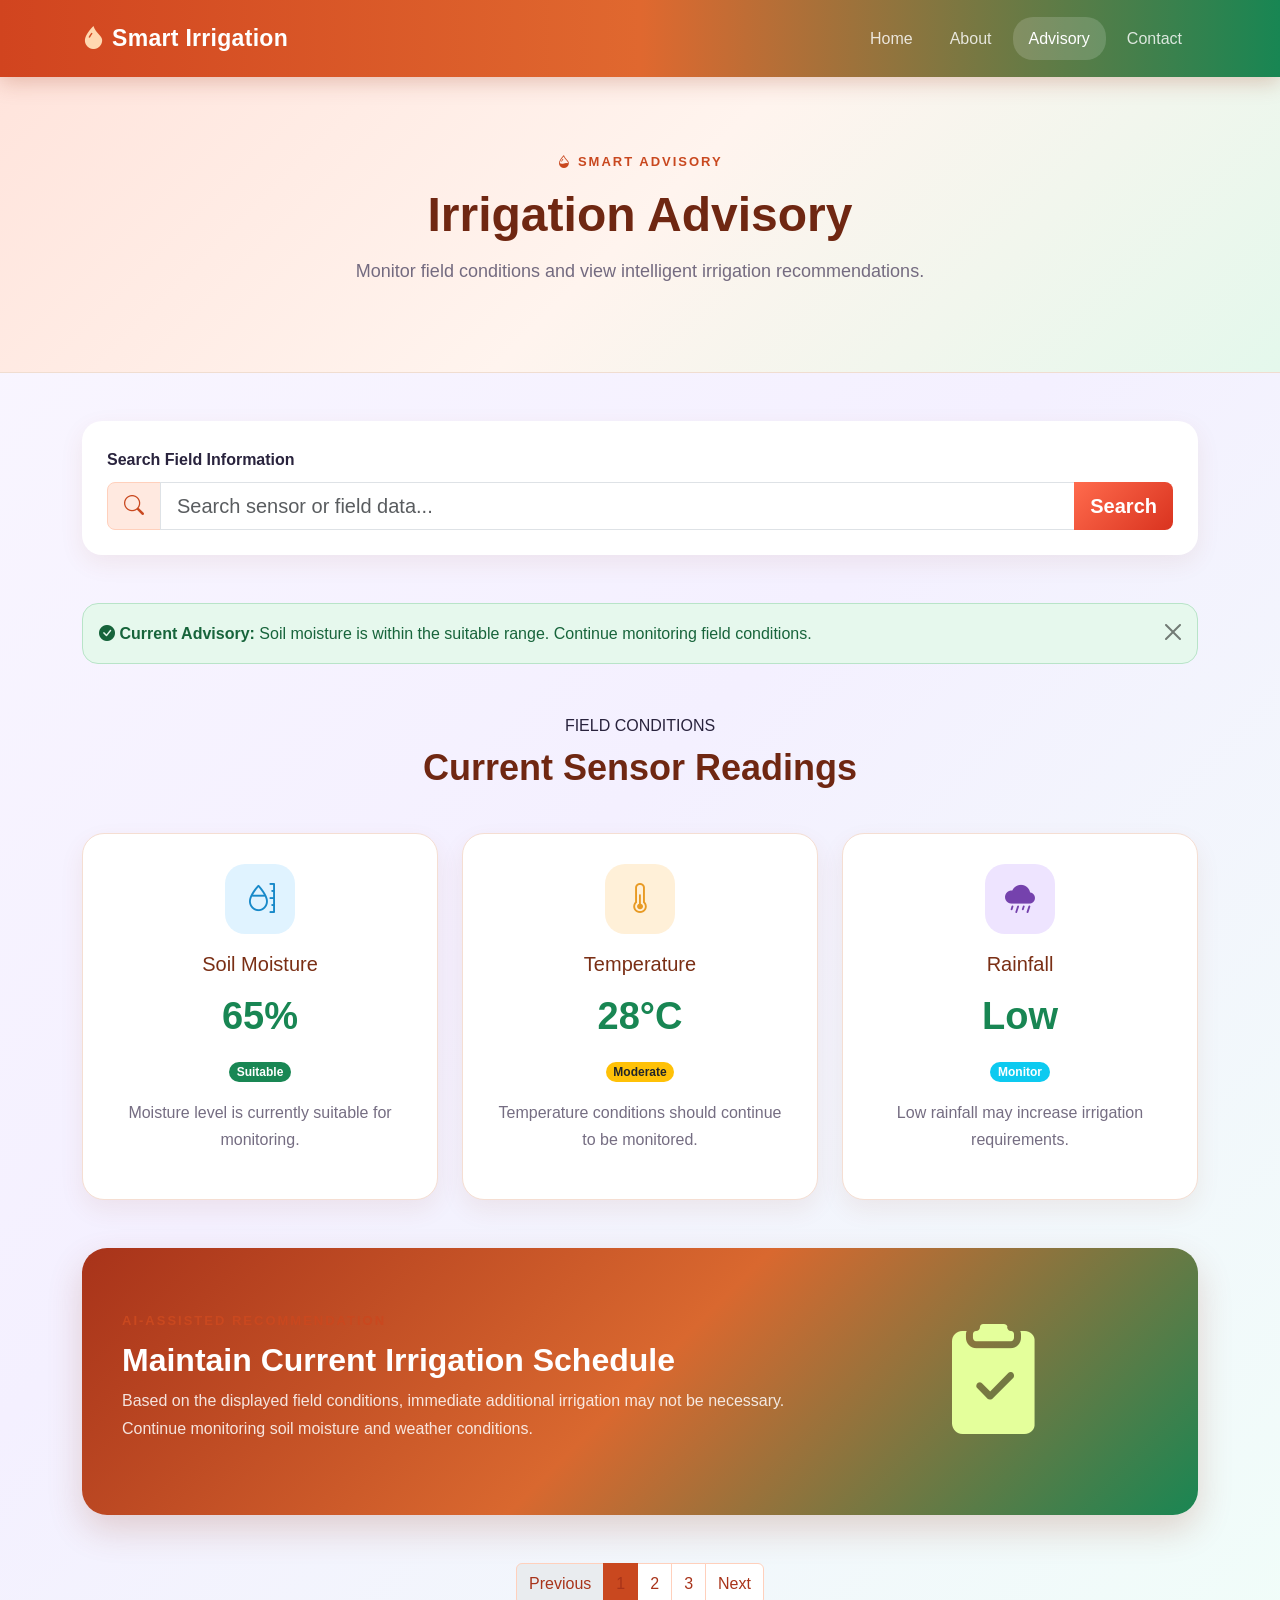
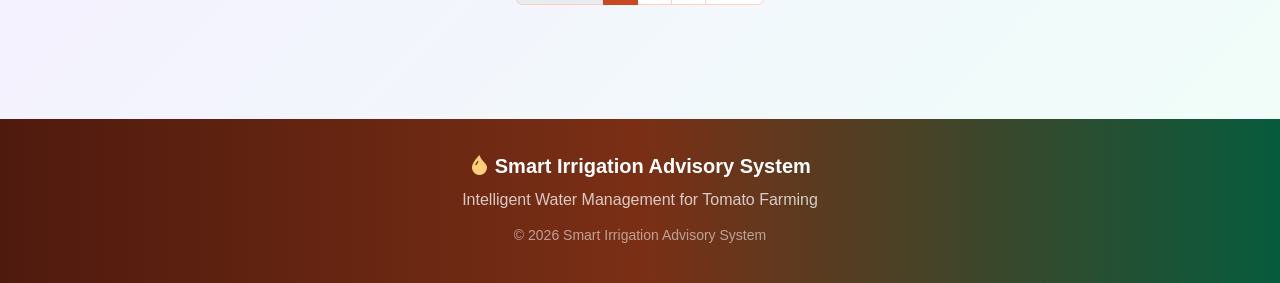
==== irrigation.html @ f3effddb "Add files via upload" ====
<!DOCTYPE html>
<html lang="en">
<head>
  <meta charset="UTF-8">
  <meta name="viewport" content="width=device-width, initial-scale=1">
  <title>Irrigation Advisory</title>

  <!-- Bootstrap -->
  <link
    href="https://cdn.jsdelivr.net/npm/bootstrap@5.3.3/dist/css/bootstrap.min.css"
    rel="stylesheet">

  <!-- Icons -->
  <link
    rel="stylesheet"
    href="https://cdn.jsdelivr.net/npm/bootstrap-icons@1.11.3/font/bootstrap-icons.min.css">

  <!-- Custom CSS -->
  <style>
* {
  box-sizing: border-box;
}

body {
  margin: 0;
  font-family: "Segoe UI", Arial, sans-serif;
  background: linear-gradient(135deg, #faf7ff 0%, #f4f0ff 45%, #f0fff8 100%);
  color: #29233d;
  line-height: 1.7;
}

/* ================= NAVBAR ================= */
.custom-navbar {
  background: linear-gradient(90deg, #d1441f, #e0682f, #188653);
  padding: 14px 0;
  box-shadow: 0 5px 20px rgba(150, 50, 20, 0.25);
}
.custom-navbar .navbar-brand { font-size: 23px; letter-spacing: 0.3px; }
.custom-navbar .navbar-brand i { color: #ffd8b0; }
.custom-navbar .nav-link {
  color: rgba(255, 255, 255, 0.82);
  font-weight: 500;
  padding: 8px 16px !important;
  margin-left: 5px;
  border-radius: 20px;
  transition: all 0.3s ease;
}
.custom-navbar .nav-link:hover,
.custom-navbar .nav-link.active {
  color: white;
  background: rgba(255, 255, 255, 0.16);
}

/* ================= HERO ================= */
.hero-section {
  min-height: 620px;
  padding: 90px 0;
  color: white;
  background: linear-gradient(115deg, rgba(150, 40, 20, 0.96), rgba(210, 90, 40, 0.90), rgba(17, 128, 79, 0.88));
  position: relative;
  overflow: hidden;
}
.hero-section::before {
  content: "";
  position: absolute;
  width: 400px; height: 400px;
  border-radius: 50%;
  background: rgba(255,255,255,0.07);
  top: -180px; right: 5%;
}
.hero-section::after {
  content: "";
  position: absolute;
  width: 300px; height: 300px;
  border-radius: 50%;
  background: rgba(204,255,220,0.06);
  bottom: -150px; left: 5%;
}
.hero-section .container { position: relative; z-index: 2; }
.hero-badge {
  display: inline-block;
  padding: 8px 17px;
  border-radius: 30px;
  background: rgba(255,255,255,0.15);
  border: 1px solid rgba(255,255,255,0.25);
  font-size: 14px;
}
.hero-title { font-size: clamp(42px, 5vw, 68px); font-weight: 800; line-height: 1.1; }
.hero-title span { color: #ffcf7a; }
.hero-text { max-width: 680px; font-size: 19px; color: rgba(255,255,255,0.88); }

.btn-tomato {
  background: linear-gradient(135deg, #ff6b4d, #d9331f);
  border: none;
  color: #ffffff;
  font-weight: 700;
  padding: 11px 22px;
  border-radius: 30px;
  transition: all 0.3s ease;
}
.btn-tomato:hover {
  transform: translateY(-3px);
  box-shadow: 0 8px 20px rgba(217, 51, 31, 0.35);
  color: #ffffff;
}

/* ================= HERO IMAGE ================= */
.hero-image-card {
  position: relative;
  border-radius: 28px;
  padding: 10px;
  background: rgba(255,255,255,0.18);
  backdrop-filter: blur(10px);
  box-shadow: 0 20px 45px rgba(0,0,0,0.25);
}
.hero-image-card img {
  width: 100%; height: 380px;
  object-fit: cover;
  border-radius: 22px;
}
.image-label {
  position: absolute;
  bottom: 25px; left: 25px; right: 25px;
  padding: 12px;
  border-radius: 15px;
  background: rgba(90, 30, 15, 0.78);
  color: white;
  font-weight: 600;
  text-align: center;
}

/* ================= ALERT ================= */
.custom-alert {
  background: #ffede6;
  border: 1px solid #ffc9b3;
  color: #7f2f14;
  border-radius: 15px;
  padding: 17px 20px;
}
.custom-alert i { margin-right: 8px; }

/* ================= SECTION HEADINGS ================= */
.section-heading { margin-bottom: 20px; }
.small-title { color: #c9481f; font-weight: 800; font-size: 13px; letter-spacing: 2px; }
.section-heading h2 { color: #6f2712; font-size: 36px; font-weight: 800; margin-top: 7px; }
.section-heading p { max-width: 650px; margin: auto; color: #756d82; }

/* ================= FEATURE CARDS ================= */
.feature-card {
  background: rgba(255,255,255,0.88);
  border-radius: 22px;
  padding: 35px 28px;
  text-align: center;
  height: 100%;
  border: 1px solid #f5ded2;
  box-shadow: 0 10px 30px rgba(150, 60, 30, 0.08);
  transition: all 0.3s ease;
}
.feature-card:hover { transform: translateY(-8px); box-shadow: 0 18px 35px rgba(150, 60, 30, 0.16); }
.feature-card h4 { color: #7a2f15; margin-top: 20px; font-weight: 700; }
.feature-card p { color: #756d82; }

.feature-icon {
  width: 75px; height: 75px;
  display: flex; align-items: center; justify-content: center;
  margin: auto; border-radius: 22px; font-size: 32px;
}
.water-icon { background: #e0f3ff; color: #1687c9; }
.ai-icon { background: #ffe9e0; color: #d9331f; }
.tomato-icon { background: #ffe4dc; color: #d9331f; }

/* ================= TOMATO SECTION ================= */
.tomato-box {
  min-height: 320px;
  border-radius: 28px;
  padding: 35px;
  display: flex;
  align-items: center;
  color: white;
  background:
    linear-gradient(rgba(140, 30, 15, 0.82), rgba(20, 112, 68, 0.82)),
    url("https://images.unsplash.com/photo-1647430085508-adba3093fd05?auto=format&fit=crop&w=1000&q=80");
  background-size: cover;
  background-position: center;
  box-shadow: 0 15px 35px rgba(120, 40, 20, 0.20);
}
.tomato-content { max-width: 450px; }
.tomato-content > i { font-size: 42px; color: #ffcf7a; }
.tomato-content h3 { font-size: 30px; font-weight: 800; }

.purple-heading { color: #6f2712; font-weight: 800; }

.mini-stat {
  display: flex; gap: 15px; align-items: center;
  padding: 18px; margin-top: 25px;
  background: #ffe9e0; border-radius: 16px; color: #6f2712;
}
.mini-stat > i { font-size: 32px; }
.mini-stat small { display: block; color: #746a83; }

/* ================= INNER PAGE HEADER ================= */
.inner-header {
  padding: 70px 0;
  background: linear-gradient(135deg, #ffe4dc, #fff4ee, #e4f8ec);
  border-bottom: 1px solid #f0ddd0;
}
.inner-header span { color: #c9481f; font-size: 13px; font-weight: 800; letter-spacing: 2px; }
.inner-header h1 { color: #6f2712; font-size: 48px; font-weight: 800; margin: 12px 0; }
.inner-header p { color: #746b80; font-size: 18px; }

/* ================= CIRCLE IMAGE ================= */
.circle-image-wrapper {
  padding: 15px;
  background: linear-gradient(135deg, #ffb199, #a7e1bd);
  border-radius: 50%;
  display: inline-block;
  box-shadow: 0 18px 35px rgba(120, 40, 20, 0.20);
}
.circle-image-wrapper img { width: 380px; height: 380px; object-fit: cover; border: 8px solid white; }

/* ================= GOAL BOX ================= */
.goal-box {
  display: flex; gap: 15px; padding: 20px; margin-top: 25px;
  border-radius: 17px; background: #fff0eb;
  border-left: 5px solid #d9331f; color: #3e5364;
}
.goal-box > i { font-size: 27px; color: #d9331f; }

/* ================= PROCESS CARDS ================= */
.process-card {
  position: relative;
  background: white;
  border-radius: 22px;
  padding: 35px 25px;
  text-align: center;
  height: 100%;
  border: 1px solid #f5ded2;
  box-shadow: 0 10px 25px rgba(150, 60, 30, 0.08);
  transition: 0.3s ease;
}
.process-card:hover { transform: translateY(-6px); }
.process-card > i { font-size: 42px; color: #d9331f; }
.process-card h4 { margin-top: 18px; color: #7a2f15; font-weight: 700; }
.process-card p { color: #756d82; }
.process-number { position: absolute; top: 15px; right: 20px; color: #ffbfa8; font-weight: 800; font-size: 20px; }

/* ================= SEARCH ================= */
.search-box {
  background: white; padding: 25px; border-radius: 20px;
  box-shadow: 0 8px 25px rgba(150, 60, 30, 0.08);
}
.search-box .input-group-text { background: #ffe9e0; color: #c9481f; border-color: #ffd0bc; }

/* ================= RECOMMENDATION ALERT ================= */
.recommendation-alert {
  background: #e6f8ed; color: #17643b;
  border: 1px solid #b8e4c8; border-radius: 16px;
}

/* ================= SENSOR CARDS ================= */
.sensor-card {
  background: white; border-radius: 22px; padding: 30px; text-align: center; height: 100%;
  border: 1px solid #f5ded2;
  box-shadow: 0 10px 25px rgba(150, 60, 30, 0.08);
  transition: 0.3s ease;
}
.sensor-card:hover { transform: translateY(-7px); box-shadow: 0 17px 35px rgba(150, 60, 30, 0.14); }
.sensor-icon {
  width: 70px; height: 70px; margin: auto; display: flex;
  align-items: center; justify-content: center; border-radius: 20px; font-size: 30px;
}
.sensor-icon.blue { background: #e0f3ff; color: #1889c9; }
.sensor-icon.orange { background: #fff0d8; color: #e89a24; }
.sensor-icon.purple { background: #eee4ff; color: #7542ad; }
.sensor-card h5 { margin-top: 18px; color: #7a2f15; }
.sensor-value { font-size: 38px; font-weight: 800; color: #188653; margin: 8px 0; }
.sensor-card p { color: #756d82; margin-top: 15px; }

/* ================= RECOMMENDATION PANEL ================= */
.recommendation-panel {
  padding: 40px; border-radius: 25px; color: white;
  background: linear-gradient(135deg, #a8331a, #d9682f, #198653);
  box-shadow: 0 15px 35px rgba(150, 60, 30, 0.20);
}
.recommendation-panel h2 { font-weight: 800; }
.recommendation-panel p { color: rgba(255,255,255,0.85); }
.recommendation-icon { font-size: 110px; color: #e4ff9b; }

/* ================= PAGINATION ================= */
.pagination .page-link { color: #a8331a; border-color: #ffd0bc; }
.pagination .page-item.active .page-link { background: #c9481f; border-color: #c9481f; }
.pagination .page-link:hover { background: #ffe9e0; }

/* ================= CONTACT ================= */
.contact-info-card {
  background: white; border-radius: 22px; padding: 10px 25px; margin-top: 25px;
  box-shadow: 0 10px 28px rgba(150, 60, 30, 0.09);
}
.contact-item { display: flex; gap: 17px; padding: 20px 0; border-bottom: 1px solid #f5eae5; }
.contact-item:last-child { border-bottom: none; }
.contact-icon {
  width: 50px; height: 50px; min-width: 50px; border-radius: 15px;
  display: flex; align-items: center; justify-content: center;
  background: #ffe4dc; color: #c9481f; font-size: 21px;
}
.contact-item strong { color: #6f2712; }
.contact-item p { margin: 3px 0 0; color: #766d82; }

.contact-form-card {
  background: white; border-radius: 25px; padding: 35px;
  box-shadow: 0 12px 30px rgba(150, 60, 30, 0.10);
  border: 1px solid #f5ded2;
}
.contact-form-card h3 { color: #6f2712; font-weight: 800; }
.contact-form-card .input-group-text { background: #ffe9e0; color: #c9481f; border-color: #ffd0bc; }
.contact-form-card .form-control { border-color: #ffd0bc; padding: 12px; }
.contact-form-card .form-control:focus {
  border-color: #e07850;
  box-shadow: 0 0 0 0.2rem rgba(201, 72, 31, 0.12);
}
.feedback-alert {
  background: #ffe9e0; border: 1px solid #ffcbb3; color: #7f2f14; border-radius: 15px;
}

/* ================= FOOTER ================= */
.site-footer {
  margin-top: 50px; padding: 35px 0; color: white;
  background: linear-gradient(90deg, #4f1a0e, #7a2f15, #075b3d);
}
.site-footer h5 { font-weight: 700; }
.site-footer h5 i { color: #ffcf7a; }
.site-footer p { color: rgba(255,255,255,0.75); margin-bottom: 8px; }
.site-footer small { color: rgba(255,255,255,0.55); }

/* ================= RESPONSIVE DESIGN ================= */
@media (max-width: 768px) {
  .hero-section { padding: 60px 0; }
  .hero-title { font-size: 42px; }
  .hero-image-card img { height: 280px; }
  .inner-header h1 { font-size: 36px; }
  .circle-image-wrapper img { width: 280px; height: 280px; }
  .recommendation-panel { padding: 28px; }
  .recommendation-icon { font-size: 70px; margin-top: 20px; }
  .custom-navbar .nav-link { margin-left: 0; }
}

@media (max-width: 576px) {
  .hero-title { font-size: 36px; }
  .hero-text { font-size: 16px; }
  .btn-tomato,
  .btn-outline-light { margin-bottom: 10px; }
  .section-heading h2 { font-size: 29px; }
}

  </style>
</head>

<body>

<!-- ================= NAVBAR ================= -->
<nav class="navbar navbar-expand-lg navbar-dark custom-navbar">
  <div class="container">
    <a class="navbar-brand fw-bold" href="home.html">
      <i class="bi bi-droplet-fill"></i>
      Smart Irrigation
    </a>
    <button class="navbar-toggler"
        type="button"
        data-bs-toggle="collapse"
        data-bs-target="#navbar">
      <span class="navbar-toggler-icon"></span>
    </button>
    <div class="collapse navbar-collapse" id="navbar">
      <ul class="navbar-nav ms-auto">
        <li class="nav-item"><a class="nav-link" href="home.html">Home</a></li>
        <li class="nav-item"><a class="nav-link" href="system.html">About</a></li>
        <li class="nav-item"><a class="nav-link active" href="irrigation.html">Advisory</a></li>
        <li class="nav-item"><a class="nav-link" href="contact.html">Contact</a></li>
      </ul>
    </div>
  </div>
</nav>

<!-- ================= HEADER ================= -->
<section class="inner-header">
  <div class="container text-center">
    <span>
      <i class="bi bi-droplet-half"></i>
      SMART ADVISORY
    </span>
    <h1>Irrigation Advisory</h1>
    <p>Monitor field conditions and view intelligent irrigation recommendations.</p>
  </div>
</section>

<!-- ================= CONTENT ================= -->
<div class="container py-5">

  <!-- SEARCH INPUT GROUP -->
  <div class="search-box mb-5">
    <label class="form-label fw-bold">Search Field Information</label>
    <div class="input-group input-group-lg">
      <span class="input-group-text"><i class="bi bi-search"></i></span>
      <input type="text" class="form-control" placeholder="Search sensor or field data...">
      <button class="btn btn-tomato">Search</button>
    </div>
  </div>

  <!-- ALERT -->
  <div class="alert recommendation-alert alert-dismissible fade show" role="alert">
    <i class="bi bi-check-circle-fill"></i>
    <strong>Current Advisory:</strong>
    Soil moisture is within the suitable range.
    Continue monitoring field conditions.
    <button type="button" class="btn-close" data-bs-dismiss="alert"></button>
  </div>

  <!-- ================= SENSOR CARDS ================= -->
  <div class="section-heading text-center mt-5">
    <span>FIELD CONDITIONS</span>
    <h2>Current Sensor Readings</h2>
  </div>

  <div class="row g-4 mt-3">
    <!-- SOIL -->
    <div class="col-sm-12 col-md-4">
      <div class="sensor-card">
        <div class="sensor-icon blue"><i class="bi bi-moisture"></i></div>
        <h5>Soil Moisture</h5>
        <div class="sensor-value">65%</div>
        <span class="badge rounded-pill bg-success">Suitable</span>
        <p>Moisture level is currently suitable for monitoring.</p>
      </div>
    </div>

    <!-- TEMPERATURE -->
    <div class="col-sm-12 col-md-4">
      <div class="sensor-card">
        <div class="sensor-icon orange"><i class="bi bi-thermometer-half"></i></div>
        <h5>Temperature</h5>
        <div class="sensor-value">28°C</div>
        <span class="badge rounded-pill bg-warning text-dark">Moderate</span>
        <p>Temperature conditions should continue to be monitored.</p>
      </div>
    </div>

    <!-- RAINFALL -->
    <div class="col-sm-12 col-md-4">
      <div class="sensor-card">
        <div class="sensor-icon purple"><i class="bi bi-cloud-rain-fill"></i></div>
        <h5>Rainfall</h5>
        <div class="sensor-value">Low</div>
        <span class="badge rounded-pill bg-info">Monitor</span>
        <p>Low rainfall may increase irrigation requirements.</p>
      </div>
    </div>
  </div>

  <!-- ================= RECOMMENDATION ================= -->
  <div class="recommendation-panel mt-5">
    <div class="row align-items-center">
      <div class="col-md-8">
        <span class="small-title">AI-ASSISTED RECOMMENDATION</span>
        <h2 class="mt-2">Maintain Current Irrigation Schedule</h2>
        <p>
          Based on the displayed field conditions,
          immediate additional irrigation may not
          be necessary. Continue monitoring soil
          moisture and weather conditions.
        </p>
      </div>
      <div class="col-md-4 text-center">
        <i class="bi bi-clipboard2-check-fill recommendation-icon"></i>
      </div>
    </div>
  </div>

  <!-- ================= PAGINATION ================= -->
  <nav class="mt-5" aria-label="Advisory pages">
    <ul class="pagination justify-content-center">
      <li class="page-item disabled"><a class="page-link" href="#">Previous</a></li>
      <li class="page-item active"><a class="page-link" href="#">1</a></li>
      <li class="page-item"><a class="page-link" href="#">2</a></li>
      <li class="page-item"><a class="page-link" href="#">3</a></li>
      <li class="page-item"><a class="page-link" href="#">Next</a></li>
    </ul>
  </nav>
</div>

<!-- ================= FOOTER ================= -->
<footer class="site-footer">
  <div class="container text-center">
    <h5>
      <i class="bi bi-droplet-fill"></i>
      Smart Irrigation Advisory System
    </h5>
    <p>Intelligent Water Management for Tomato Farming</p>
    <small>© 2026 Smart Irrigation Advisory System</small>
  </div>
</footer>

<script src="https://cdn.jsdelivr.net/npm/bootstrap@5.3.3/dist/js/bootstrap.bundle.min.js"></script>
</body>
</html>
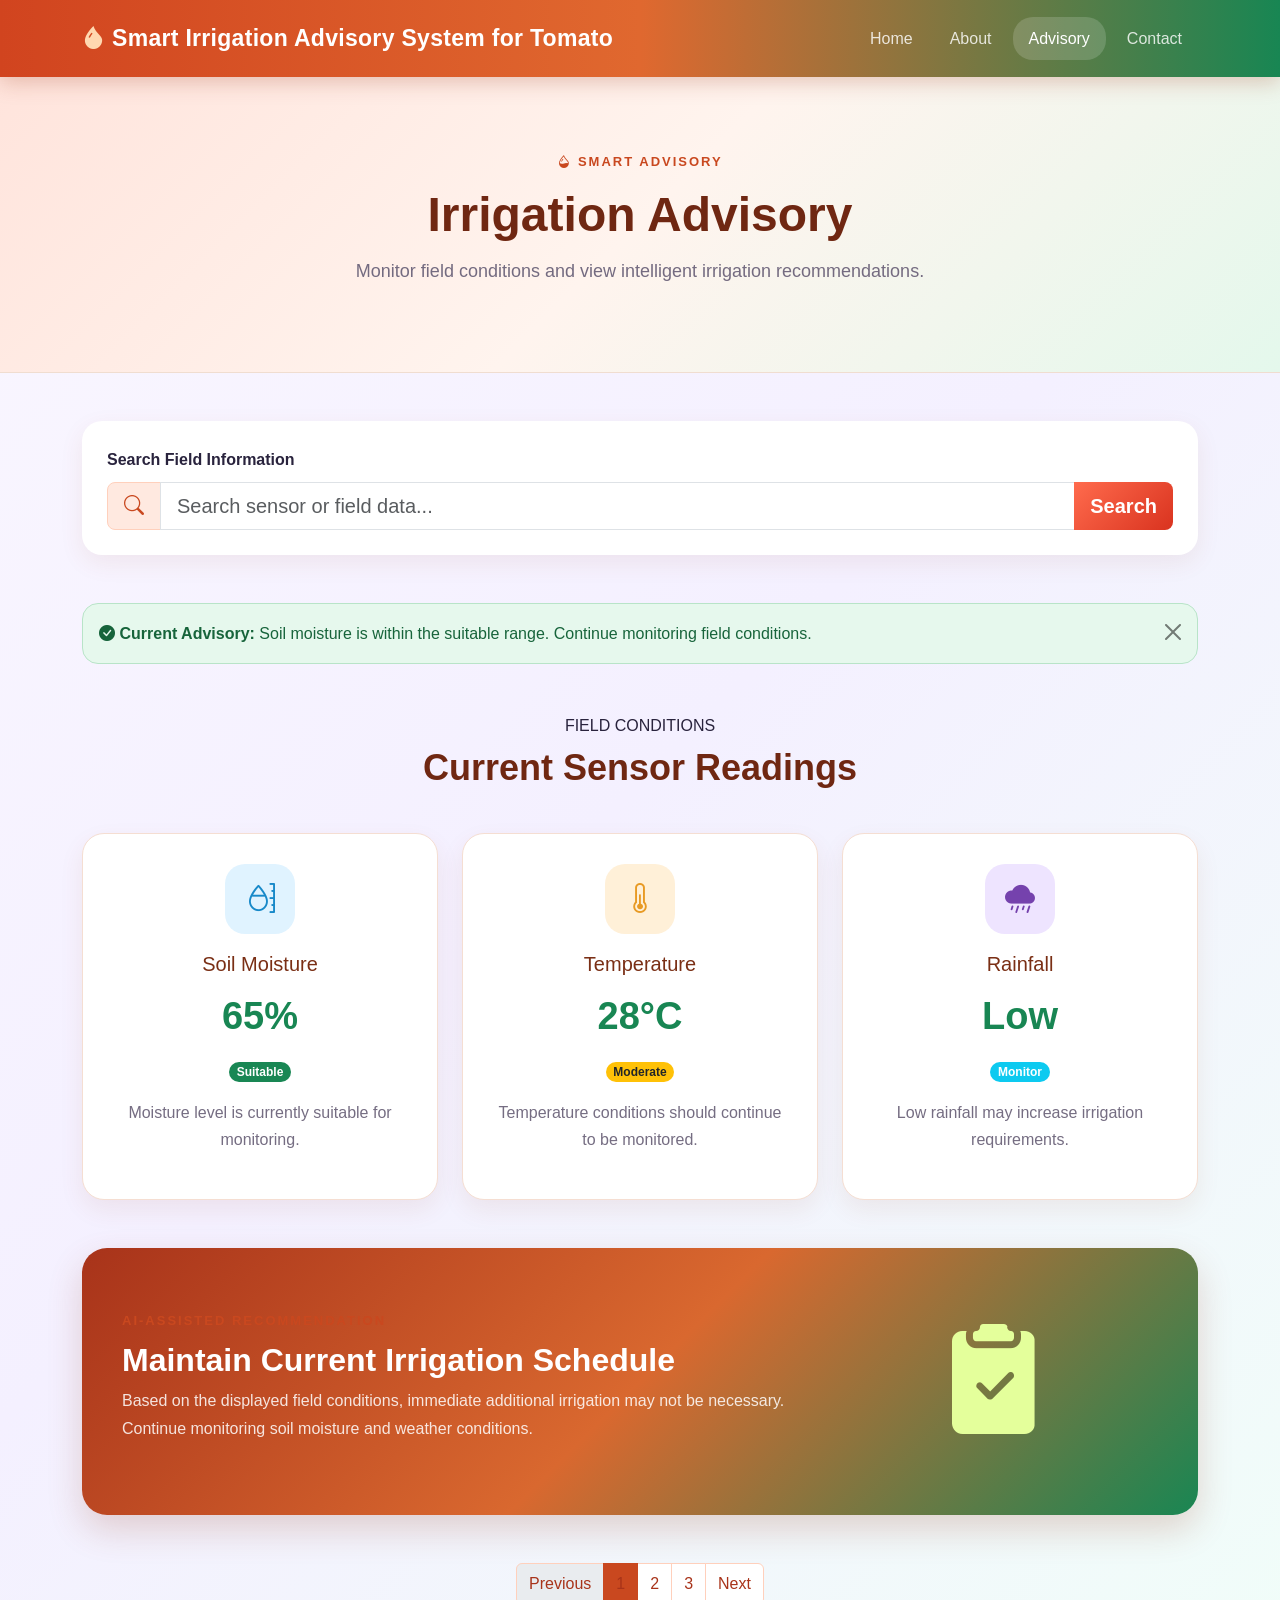
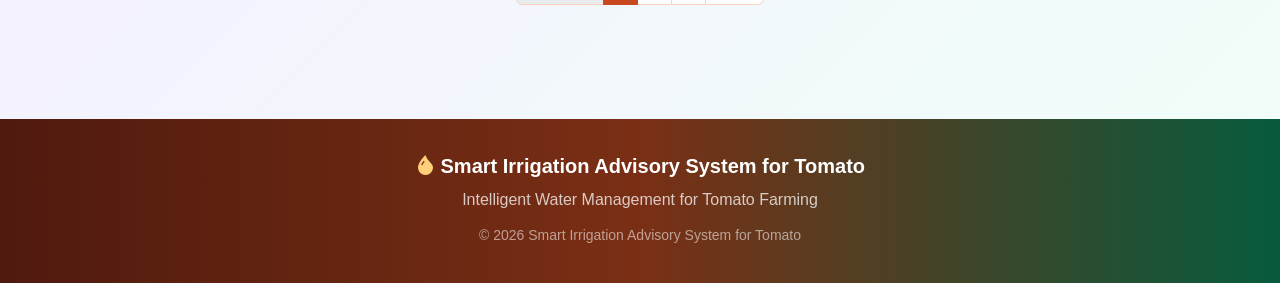
==== commit 9e1e3f1c: "Add files via upload" ====
--- a/irrigation.html
+++ b/irrigation.html
@@ -3,7 +3,7 @@
 <head>
   <meta charset="UTF-8">
   <meta name="viewport" content="width=device-width, initial-scale=1">
-  <title>Irrigation Advisory</title>
+  <title>Irrigation Advisory - Smart Irrigation Advisory System for Tomato</title>
 
   <!-- Bootstrap -->
   <link
@@ -360,9 +360,9 @@
 <!-- ================= NAVBAR ================= -->
 <nav class="navbar navbar-expand-lg navbar-dark custom-navbar">
   <div class="container">
-    <a class="navbar-brand fw-bold" href="home.html">
+    <a class="navbar-brand fw-bold" href="index.html">
       <i class="bi bi-droplet-fill"></i>
-      Smart Irrigation
+      Smart Irrigation Advisory System for Tomato
     </a>
     <button class="navbar-toggler"
         type="button"
@@ -372,7 +372,7 @@
     </button>
     <div class="collapse navbar-collapse" id="navbar">
       <ul class="navbar-nav ms-auto">
-        <li class="nav-item"><a class="nav-link" href="home.html">Home</a></li>
+        <li class="nav-item"><a class="nav-link" href="index.html">Home</a></li>
         <li class="nav-item"><a class="nav-link" href="system.html">About</a></li>
         <li class="nav-item"><a class="nav-link active" href="irrigation.html">Advisory</a></li>
         <li class="nav-item"><a class="nav-link" href="contact.html">Contact</a></li>
@@ -492,10 +492,10 @@
   <div class="container text-center">
     <h5>
       <i class="bi bi-droplet-fill"></i>
-      Smart Irrigation Advisory System
+      Smart Irrigation Advisory System for Tomato
     </h5>
     <p>Intelligent Water Management for Tomato Farming</p>
-    <small>© 2026 Smart Irrigation Advisory System</small>
+    <small>© 2026 Smart Irrigation Advisory System for Tomato</small>
   </div>
 </footer>
 
